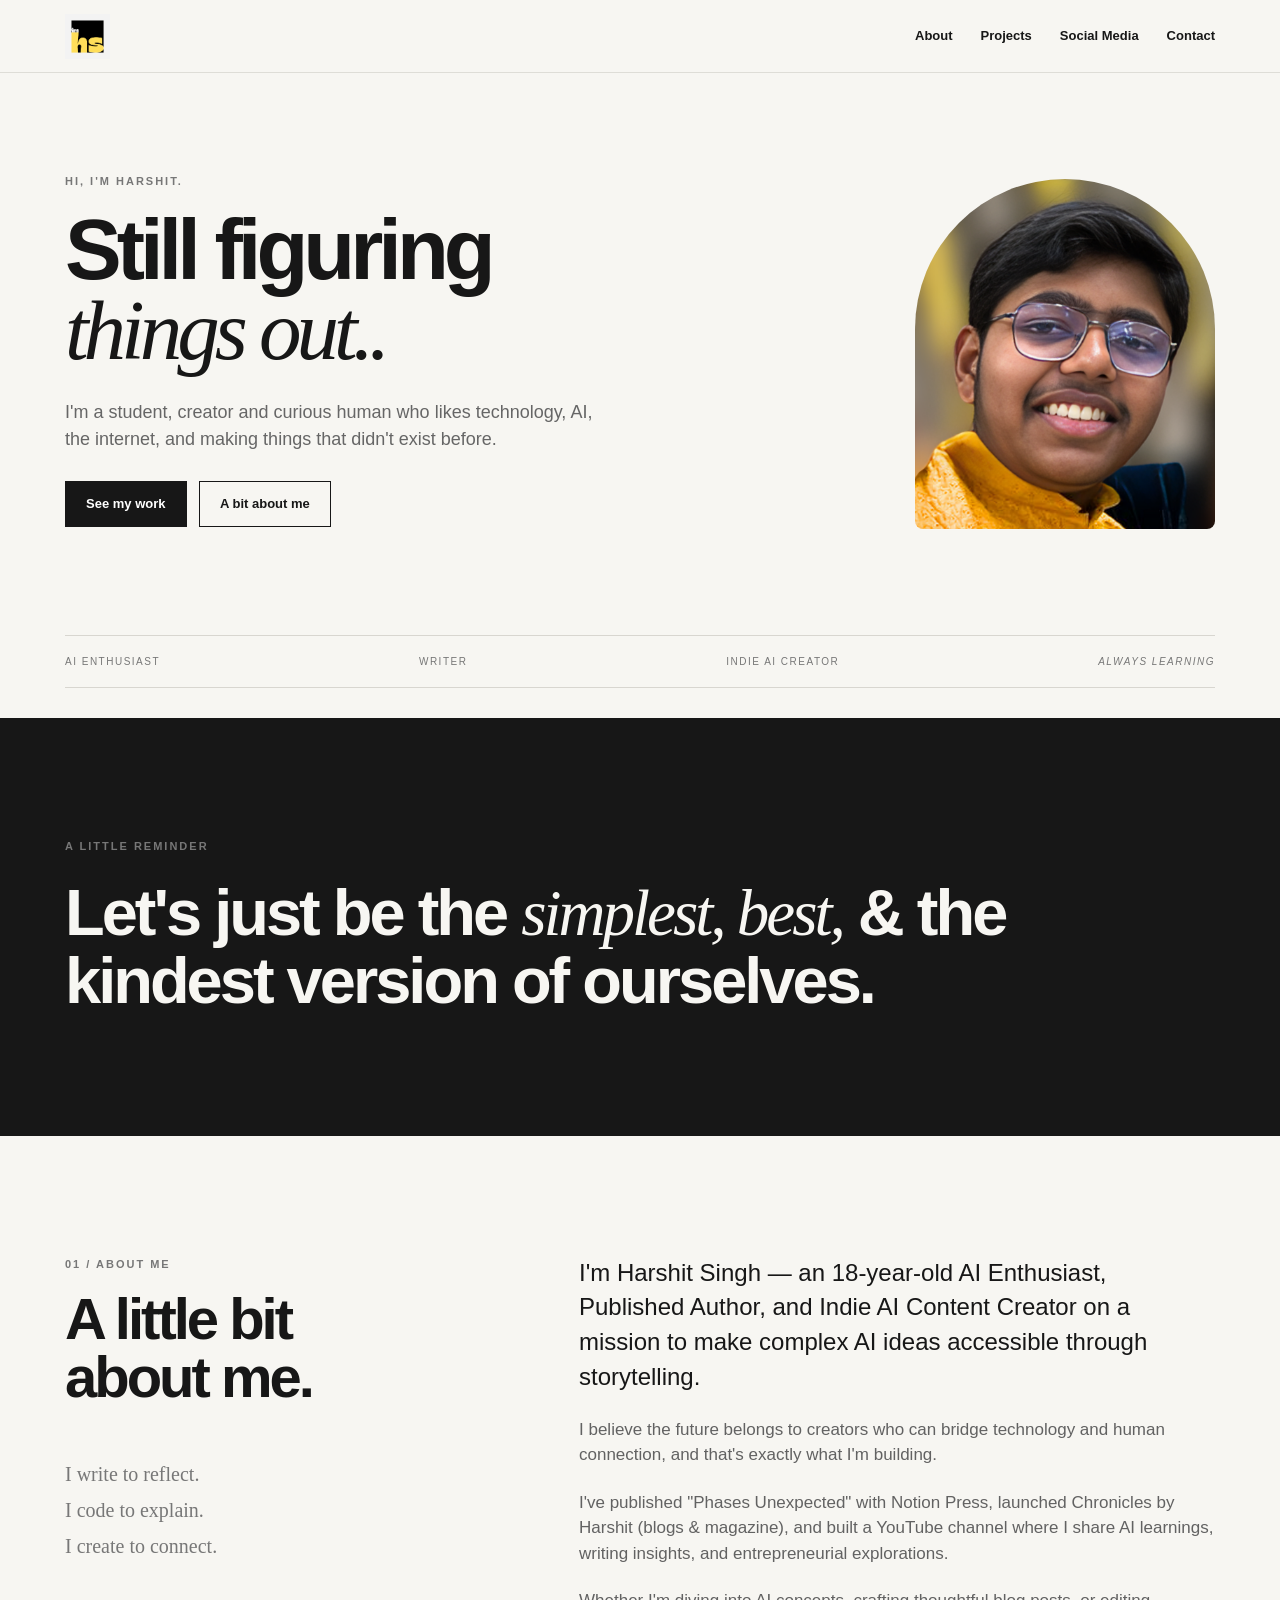
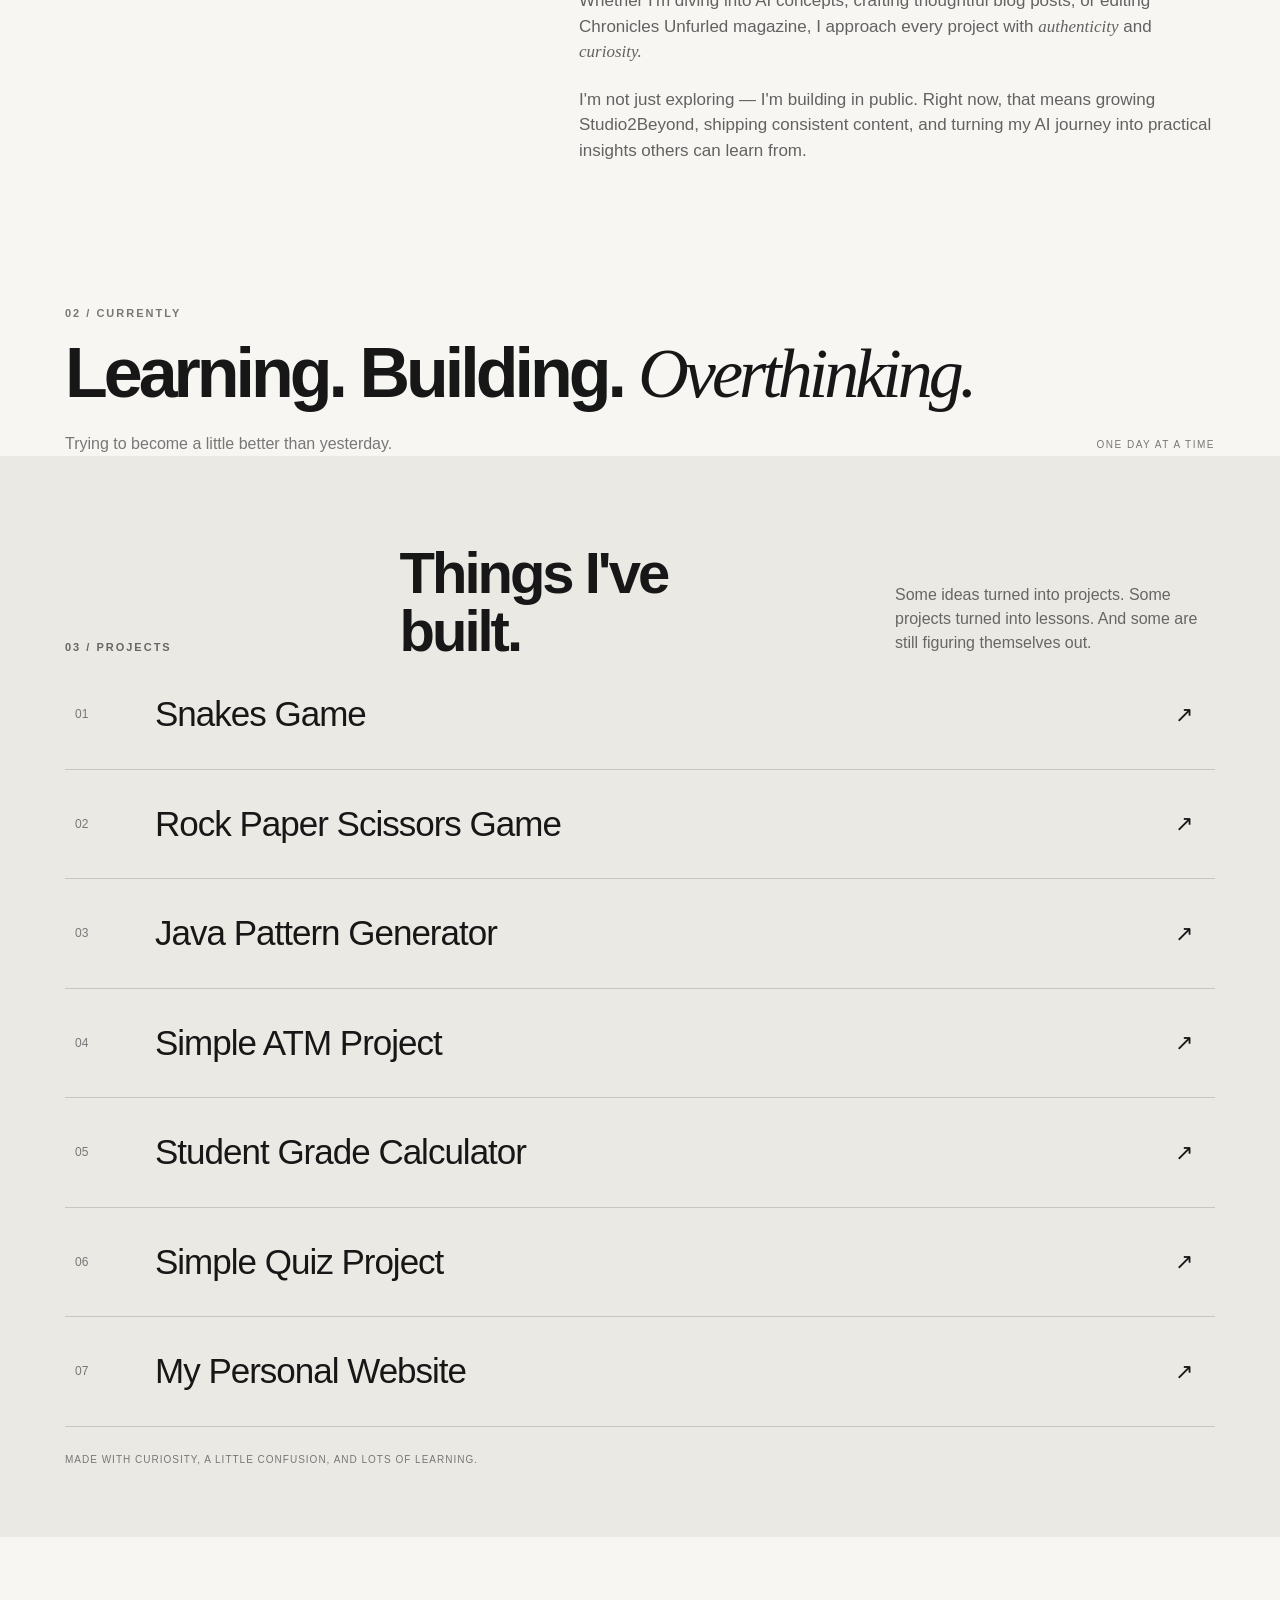
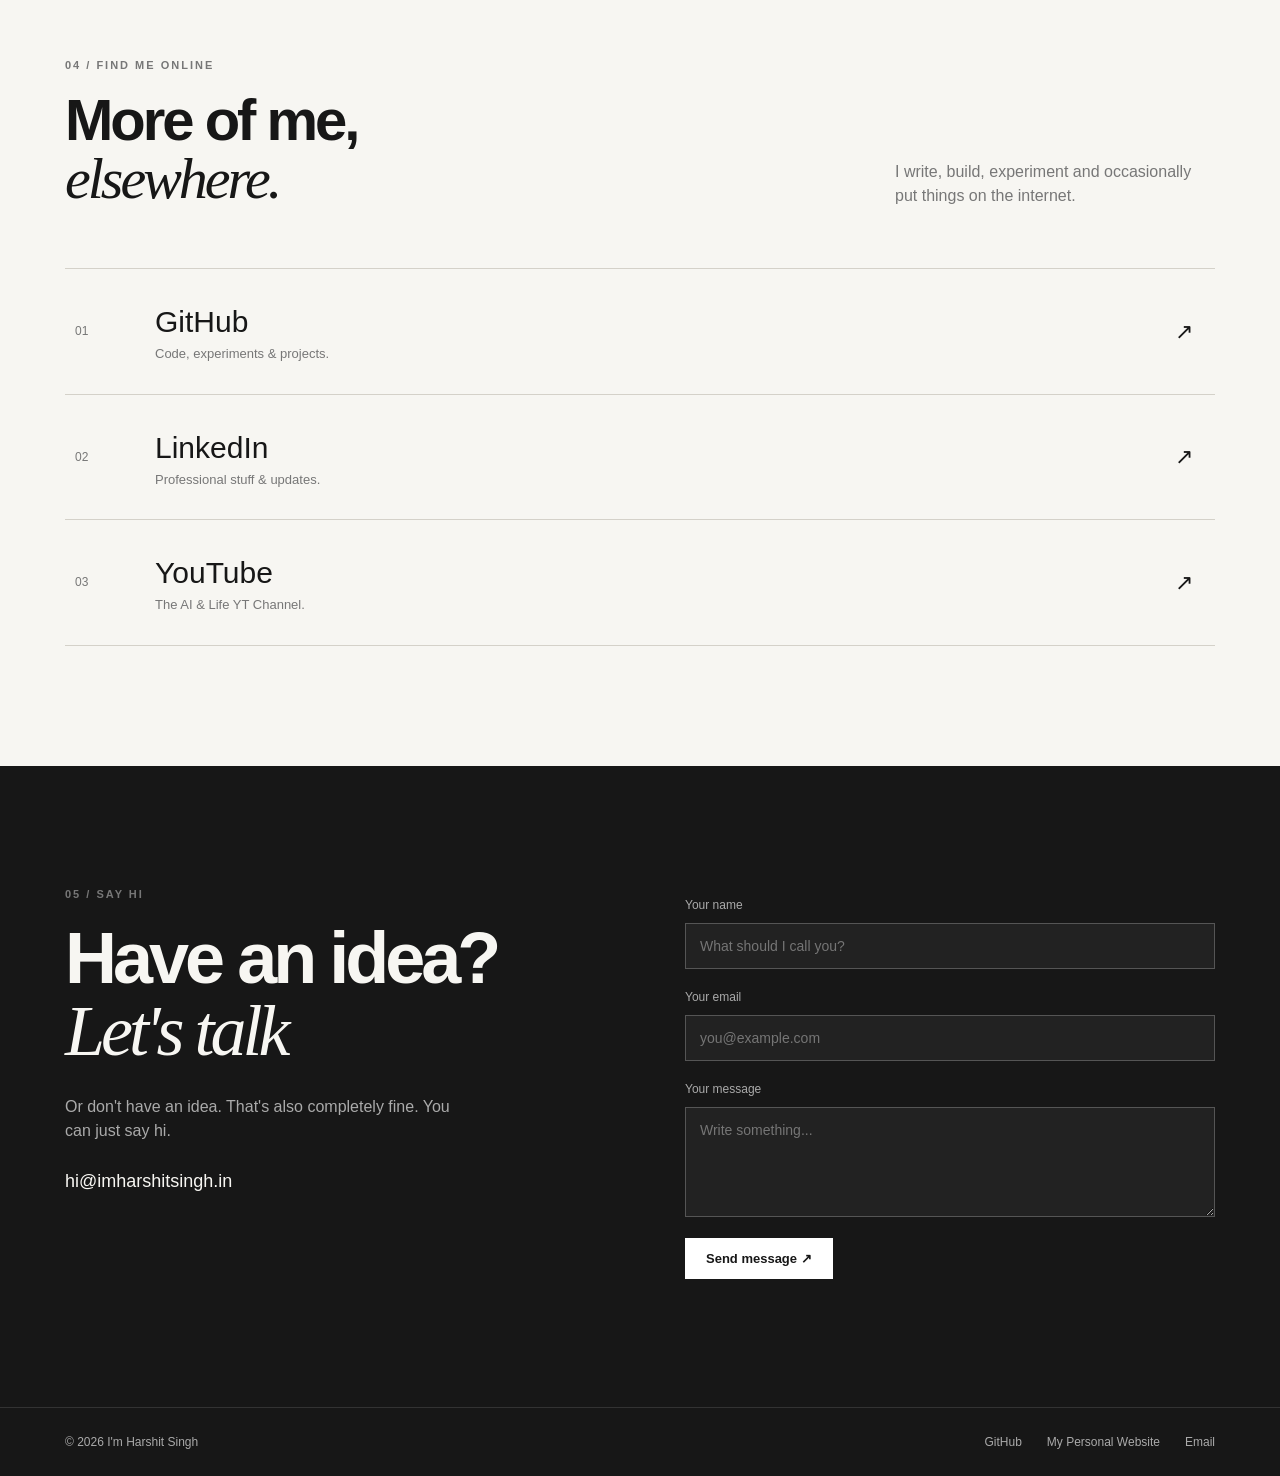
==== index.html @ 9e4369fb "new commit" ====
<!DOCTYPE html>
<html lang="en">
<head>
    <meta charset="UTF-8">
    <meta name="viewport" content="width=device-width, initial-scale=1.0">
    <title>I'm Harshit Singh | Portfolio</title>
    <link rel="stylesheet" href="style.css">
</head>
<body>
    
<header>
    <div class="container nav">
        <a href="#home" class="logo">
            <img src="imhs.png" alt="I'm Harshit Singh">
        </a>

        <nav>
            <a href="#about">About</a>
            <a href="#projects">Projects</a>
            <a href="#social">Social Media</a>
            <a href="#contact">Contact</a>
        </nav>
    </div>
</header>

<main>

<section id="home" class="hero">
    <div class="container hero-grid">
        <div>
            <p class="label">HI, I'M HARSHIT.</p>
            
            <h1>
                Still figuring
                <br>
                <em>things out..</em>
            </h1>

            <p class="intro">
                I'm a student, creator and curious human who likes
                technology, AI, the internet, and making things that
                didn't exist before.
            </p>

            <div class="buttons">
                <a href="#projects" class="button dark">See my work</a>
                <a href="#about" class="button light">A bit about me</a>
            </div>
        </div>

        <img src="pfp.png" alt="Harshit Singh" class="pfp">
    </div>

    <div class="container hero-bottom"> 
        <span>AI ENTHUSIAST</span>
        <span>WRITER</span>
        <span>INDIE AI CREATOR</span>
        <span><em>ALWAYS LEARNING</em></span>
    </div>
</section>

<section class="main-thought">
    <div class="container">
        <p class="label">A LITTLE REMINDER</p>

        <h2>
            Let's just be the
            <em>simplest, best,</em>
            & the kindest version of ourselves.
        </h2>
    </div>
</section>

<section id="about" class="section">
    <div class="container about">
        <div>
            <p class="label">01 / ABOUT ME</p>

            <h2>
                A little bit
                <br>
                about me.
            </h2>

            <p class="side-note">
                I write to reflect.
                <br>
                I code to explain.
                <br>
                I create to connect.
            </p>
        </div>

        <div class="about-text">
            <p class="big">
                I'm Harshit Singh — an 18-year-old AI Enthusiast,
                Published Author, and Indie AI Content Creator
                on a mission to make complex AI ideas accessible
                through storytelling.
            </p>

            <p>
                I believe the future belongs to creators who can
                bridge technology and human connection, and that's
                exactly what I'm building.
            </p>

            <p>
                I've published "Phases Unexpected" with Notion Press,
                launched Chronicles by Harshit (blogs & magazine),
                and built a YouTube channel where I share AI learnings,
                writing insights, and entrepreneurial explorations.
            </p>

            <p>
                Whether I'm diving into AI concepts, crafting
                thoughtful blog posts, or editing Chronicles Unfurled
                magazine, I approach every project with
                <em>authenticity</em> and <em>curiosity.</em>
            </p>

            <p>
                I'm not just exploring — I'm building in public.
                Right now, that means growing Studio2Beyond,
                shipping consistent content, and turning my AI
                journey into practical insights others can learn from.
            </p>
        </div>
    </div>
</section>

<section class="currently">
    <div class="container">
        <p class="label">02 / CURRENTLY</p>

        <h2>
            Learning.
            Building.
            <em>Overthinking.</em>
        </h2>

        <div class="currently-bottom">
            <p>Trying to become a little better than yesterday.</p>
            <span>ONE DAY AT A TIME</span>
        </div>
    </div>
</section>

<section id="projects" class="projects">
    <div class="container">
        <div class="projects-heading">
            <p class="label">03 / PROJECTS</p>

            <h2>
                Things I've
                <br>
                built.
            </h2>

            <p>
                Some ideas turned into projects.
                Some projects turned into lessons.
                And some are still figuring themselves out.
            </p>
        </div>

        <div class="project-list">
            <a href="https://github.com/devwithharshit/Snakes-Game"
                target="_blank" class="project">
                <span class="number">01</span>
                <h3>Snakes Game</h3>
                <span class="arrow">↗</span>
            </a>
            <a href="https://github.com/devwithharshit/Rock-Paper-Scissors-Game"
                target="_blank" class="project">
                <span class="number">02</span>
                <h3>Rock Paper Scissors Game</h3>
                <span class="arrow">↗</span>
            </a>
            <a href="https://github.com/devwithharshit/java-pattern-generator"
                target="_blank" class="project">
                <span class="number">03</span>
                <h3>Java Pattern Generator</h3>
                <span class="arrow">↗</span>
            </a>
            <a href="https://github.com/devwithharshit/simple-atm-java"
                target="_blank" class="project">
                <span class="number">04</span>
                <h3>Simple ATM Project</h3>
                <span class="arrow">↗</span>
            </a>
            <a href="https://github.com/devwithharshit/student-grade-calculator"
                target="_blank" class="project">
                <span class="number">05</span>
                <h3>Student Grade Calculator</h3>
                <span class="arrow">↗</span>
            </a>
            <a href="https://github.com/devwithharshit/simple_quiz"
                target="_blank" class="project">
                <span class="number">06</span>
                <h3>Simple Quiz Project</h3>
                <span class="arrow">↗</span>
            </a>
            <a href="https://github.com/devwithharshit/imharshitsingh.in"
                target="_blank" class="project">
                <span class="number">07</span>
                <h3>My Personal Website</h3>
                <span class="arrow">↗</span>
            </a>
        </div>

        <p class="project-note">
            MADE WITH CURIOSITY, A LITTLE CONFUSION, AND LOTS OF LEARNING.
        </p>
    </div>
</section>

<section id="social" class="social-section">
    <div class="container">
        <p class="label">04 / FIND ME ONLINE</p>

        <div class="social-heading">
            <h2>
                More of me,
                <br>
                <em>elsewhere.</em>
            </h2>

            <p>
                I write, build, experiment and occasionally
                put things on the internet.
            </p>
        </div>

        <div class="social-list">
            <a href="https://github.com/devwithharshit"
                target="_blank" class="social-card">
                <span>01</span>
                <div>
                    <h3>GitHub</h3>
                    <p>Code, experiments & projects.</p>
                </div>
                <strong>↗</strong>
            </a>

            <a href="https://www.linkedin.com/in/imharshitsinghi"
                target="_blank" class="social-card">
                <span>02</span>
                <div>
                    <h3>LinkedIn</h3>
                    <p>Professional stuff & updates.</p>
                </div>
                <strong>↗</strong>
            </a>

            <a href="https://www.youtube.com/@Im_Harshit_Singh"
                target="_blank" class="social-card">
                <span>03</span>
                <div>
                    <h3>YouTube</h3>
                    <p>The AI & Life YT Channel.</p>
                </div>
                <strong>↗</strong>
            </a>
        </div>
    </div>
</section>

<section id="contact" class="contact">
    <div class="container contact-grid">
        <div>
            <p class="label">05 / SAY HI</p>

            <h2>
                Have an idea?
                <br>
                <em>Let's talk</em>
            </h2>

            <p class="contact-note">
                Or don't have an idea.
                That's also completely fine.
                You can just say hi.
            </p>

            <a href="mailto:hi@imharshitsingh.in" class="email">
                hi@imharshitsingh.in
            </a>
        </div>

        <form action="mailto:hi@imharshitsingh.in" method="post" enctype="text/plain">

            <label for="name">Your name</label>
            <input type="text" id="name" name="name" placeholder="What should I call you?" required>

            <label for="email">Your email</label>
            <input type="email" id="email" name="email" placeholder="you@example.com" required>

            <label for="message">Your message</label>
            <textarea name="message" id="message" rows="5" placeholder="Write something..." required></textarea>

            <button type="submit" class="button white">
                Send message ↗
            </button>
        </form>
    </div>
</section>

<footer>
    <div class="container footer">
        <p>© 2026 I'm Harshit Singh</p>

        <div>
            <a href="https://github.com/devwithharshit/imharshitsingh.in"
                target="_blank">GitHub</a>

            <a href="https://imharshitsingh.in/"
                target="_blank">My Personal Website</a>

            <a href="mailto:hi@imharshitsingh.in">Email</a>
        </div>
    </div>
</footer>

</main>

</body>
</html>
---- style.css ----
* {
    margin: 0;
    padding: 0;
    box-sizing: border-box;
}

html {
    scroll-behavior: smooth;
}

body {
    background-color: #f7f6f2;
    color: #171717;
    font-family: Arial, Helvetica, sans-serif;
    line-height: 1.5;
}

a {
    color: inherit;
    text-decoration: none;
}

.container {
    width: 90%;
    max-width: 1150px;
    margin: auto;
}

.label {
    font-size: 11px;
    font-weight: bold;
    letter-spacing: 2px;
    color: #777;
}

header {
    position: sticky;
    top: 0;
    z-index: 10;
    background-color: #f7f6f2;
    border-bottom: 1px solid #deddd7;
}

.nav {
    min-height: 72px;
    display: flex;
    justify-content: space-between;
    align-items: center;
}

.logo img {
    width: 45px;
    display: block;
}

nav {
    display: flex;
    gap: 28px;
}

nav a {
    font-size: 13px;
    font-weight: bold;
}

nav a:hover {
    text-decoration: underline;
}

.hero {
    padding: 100px 0 30px;
}

.hero-grid {
    display: grid;
    grid-template-columns: 1fr 300px;
    align-items: center;
    gap: 70px;
}

.hero h1 {
    margin-top: 20px;
    font-size: 85px;
    line-height: 0.95;
    letter-spacing: -5px;
}

.hero h1 em, .main-thought em, .currently em, .social-heading em, .contact h2 em {
    font-family: Georgia, 'Times New Roman', Times, serif;
    font-weight: normal;
}

.intro {
    max-width: 550px;
    margin-top: 28px;
    color: #666;
    font-size: 18px;
}

.pfp {
    width: 300px;
    height: 350px;
    object-fit: cover;
    border-radius: 150px 150px 8px 8px;
}

.buttons {
    margin-top: 28px;
}

.button {
    display: inline-block;
    padding: 12px 20px;
    margin: 0 8px 8px 0;
    border: 1px solid #171717;
    background: transparent;
    font-size: 13px;
    font-weight: bold;
    font-family: inherit;
    cursor: pointer;
}

.button.dark {
    background: #171717;
    color: white;
}

.button:hover {
    background-color: #777;
    color: white;
    border-color: #777;
}

.hero-bottom {
    display: flex;
    justify-content: space-between;
    gap: 15px;
    margin-top: 100px;
    padding: 18px 0;
    border-top: 1px solid #d8d6d0;
    border-bottom: 1px solid #d8d6d0;
    color: #777;
    font-size: 10px;
    letter-spacing: 1.5px;
}

.main-thought {
    padding: 120px 0;
    background-color: #171717;
    color: #f7f6f2;
}

.main-thought h2 {
    max-width: 950px;
    margin-top: 25px;
    font-size: 65px;
    line-height: 1.05;
    letter-spacing: -3px;
}

.section {
    padding: 120px 0;
}

.about {
    display: grid;
    grid-template-columns: 0.8fr 1.2fr;
    gap: 90px;
}

.about h2, .projects h2, .social-heading h2 {
    margin-top: 18px;
    font-size: 58px;
    line-height: 1;
    letter-spacing: -3px;
}

.side-note {
    margin-top: 50px;
    color: #777;
    font-family: Georgia, 'Times New Roman', Times, serif;
    font-size: 20px;
    line-height: 1.8;
}

.about-text p {
    margin-bottom: 22px;
    color: #626262;
    font-size: 17px;
}

.about-text .big {
    color: #171717;
    font-size: 24px;
    line-height: 1.45;
}

.about-text em {
    font-family: Georgia, 'Times New Roman', Times, serif;
}

.currently h2 {
    max-width: 950px;
    margin-top: 18px;
    font-size: 70px;
    line-height: 0.95;
    letter-spacing: -4px;
}

.currently-bottom {
    display: flex;
    justify-content: space-between;
    align-items: center;
    gap: 20px;
    margin-top: 25px;
    color: #777;
}

.currently-bottom span {
    font-size: 10px;
    letter-spacing: 1.5px;
}

.projects {
    padding: 70px 0;
    background: #ebe9e3;
}

.projects-heading {
    display: flex;
    justify-content: space-between;
    align-items: end;
    gap: 40px;
}

.projects-heading > .label {
    margin-right: auto;
}

.projects-heading > h2 {
    margin-right: auto;
}

.projects-heading > p {
    max-width: 320px;
    margin-bottom: 5px;
    color: #666;
}

.project {
    display: grid;
    grid-template-columns: 60px 1fr 30px;
    align-items: center;
    gap: 20px;
    padding: 28px 10px;
    border-bottom: 1px solid #c9c6bd;
}

.project .number {
    color: #777;
    font-size: 12px;
}

.project h3 {
    font-size: 35px;
    font-weight: 500;
    letter-spacing: -1px;
}

.project .arrow {
    font-size: 22px;
}

.project:hover {
    padding-left: 22px;
    background: #171717;
    color: #f7f6f2;
}

.project:hover .number {
    color: #aaa;
}

.project-note {
    margin-top: 25px;
    color: #777;
    font-size: 10px;
    letter-spacing: 1px;
}

.social-section {
    padding: 120px 0;
}

.social-heading {
    display: flex;
    justify-content: space-between;
    align-items: end;
    gap: 40px;
}

.social-heading p {
    max-width: 320px;
    color: #777;
}

.social-list {
    margin-top: 60px;
    border-top: 1px solid #d4d1c9;
}

.social-card {
    display: grid;
    grid-template-columns: 60px 1fr 30px;
    align-items: center;
    gap: 20px;
    padding: 30px 10px;
    border-bottom: 1px solid #d4d1c9;
}

.social-card > span {
    color: #777;
    font-size: 12px;
}

.social-card h3 {
    font-size: 30px;
    font-weight: 500;
}

.social-card p {
    color: #777;
    font-size: 13px;
}

.social-card strong {
    font-size: 22px;
    font-weight: normal;
}

.social-card:hover {
    padding-left: 22px;
    background: #171717;
    color: white;
}

.social-card:hover > span, .social-card:hover p {
    color: #aaa;
}

.contact {
    padding: 120px 0;
    background: #171717;
    color: #f7f6f2;
}

.contact-grid {
    display: grid;
    grid-template-columns: 1fr 1fr;
    gap: 90px;
}

.contact h2 {
    margin-top: 20px;
    font-size: 72px;
    line-height: 1;
    letter-spacing: -4px;
}

.contact-note {
    max-width: 400px;
    margin-top: 28px;
    color: #aaa;
}


.email {
    display: inline-block;
    margin-top: 25px;
    font-size: 18px;
}

.email:hover {
    text-decoration: underline;
}

form {
    display: flex;
    flex-direction: column;
    gap: 9px;
}

form label {
    margin-top: 10px;
    color: #aaa;
    font-size: 12px;
}

form input, form textarea {
    width: 100%;
    padding: 14px;
    border: 1px solid #555;
    background: #222;
    color: white;
    font-family: inherit;
    font-size: 14px;
}

form textarea {
    resize: vertical;
}

form input:focus, form textarea:focus {
    outline: 1px solid #aaa;
}

.white {
    align-self: flex-start;
    margin-top: 12px;
    background: white;
    color: #171717;
    border-color: white;
}

.white:hover {
    background: #aaa;
    border-color: #aaa;
}

footer {
    padding: 25px 0;
    background: #171717;
    color: #aaa;
    border-top: 1px solid #333;
}

.footer {
    display: flex;
    justify-content: space-between;
    align-items: center;
    gap: 20px;
    font-size: 12px;
}

.footer div {
    display: flex;
    gap: 25px;
}

.footer a:hover {
    color: white;
    text-decoration: underline;
}

@media (max-width: 800px) {
    .hero-grid {
        grid-template-columns: 1fr 220px;
        gap: 35px;
    }

    .hero h1 {
        font-size: 60px;
    }

    .pfp {
        width: 220px;
        height: 270px;
    }

    .about, .contact-grid {
        grid-template-columns: 1fr;
        gap: 50px;
    }

    .projects-heading, .social-heading {
        display: block;
    }

    .projects-heading > p, .social-heading p {
        margin-top: 25px;
    }

    .currently h2 {
        font-size: 60px;
    }
}

@media (max-width: 550px) {
    .container {
        width: 90%;
    }

    .nav {
        min-height: 65px;
    }

    nav {
        gap: 12px;
    }

    nav a {
        font-size: 11px;
    }

    .hero {
        padding-top: 70px;
    }

    .hero-grid {
        grid-template-columns: 1fr;
    }

    .hero h1 {
        font-size: 55px;
        letter-spacing: -3px;
    }

    .intro {
        font-size: 16px;
    }

    .pfp {
        width: 210px;
        height: 250px;
    }

    .hero-bottom {
        flex-wrap: wrap;
        margin-top: 60px;
    }

    .main-thought, .section, .currently, .projects, .social-section, .contact {
        padding: 80px 0;
    }

    .main-thought h2, .about h2, .projects h2, .social-heading h2, .contact h2 {
        font-size: 45px;
        letter-spacing: -2px;
    }

    .currently h2 {
        font-size: 48px;
        letter-spacing: -2px;
    }

    .currently-bottom {
        align-items: flex-start;
        flex-direction: column;
    }

    .project, .social-card {
        grid-template-columns: 30px 1fr 20px;
        gap: 12px;
        padding: 24px 0;
    }

    .project h3, .social-card h3 {
        font-size: 23px;
    }

    .social-card p {
        font-size: 12px;
    }

    .footer {
        align-items: flex-start;
        flex-direction: column;
    }

    .footer div {
        flex-wrap: wrap;
        gap: 15px;
    }
}
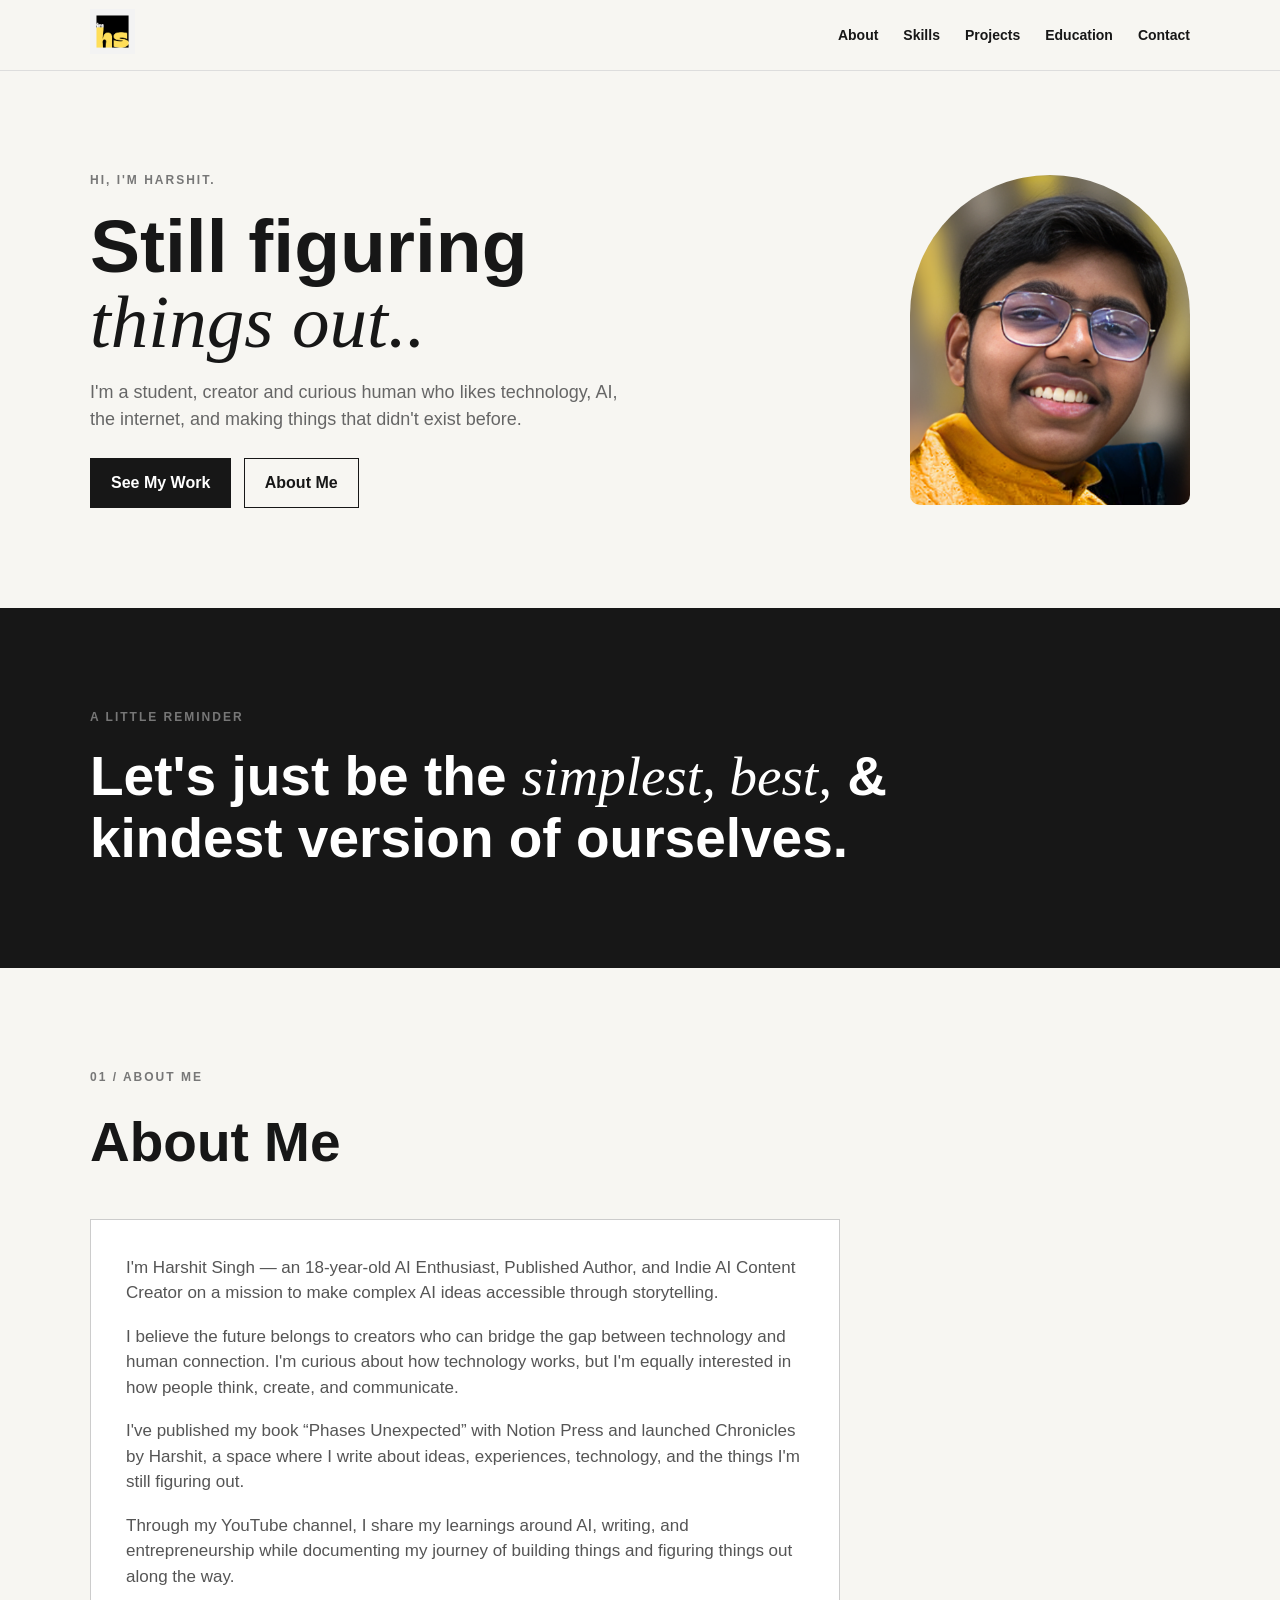
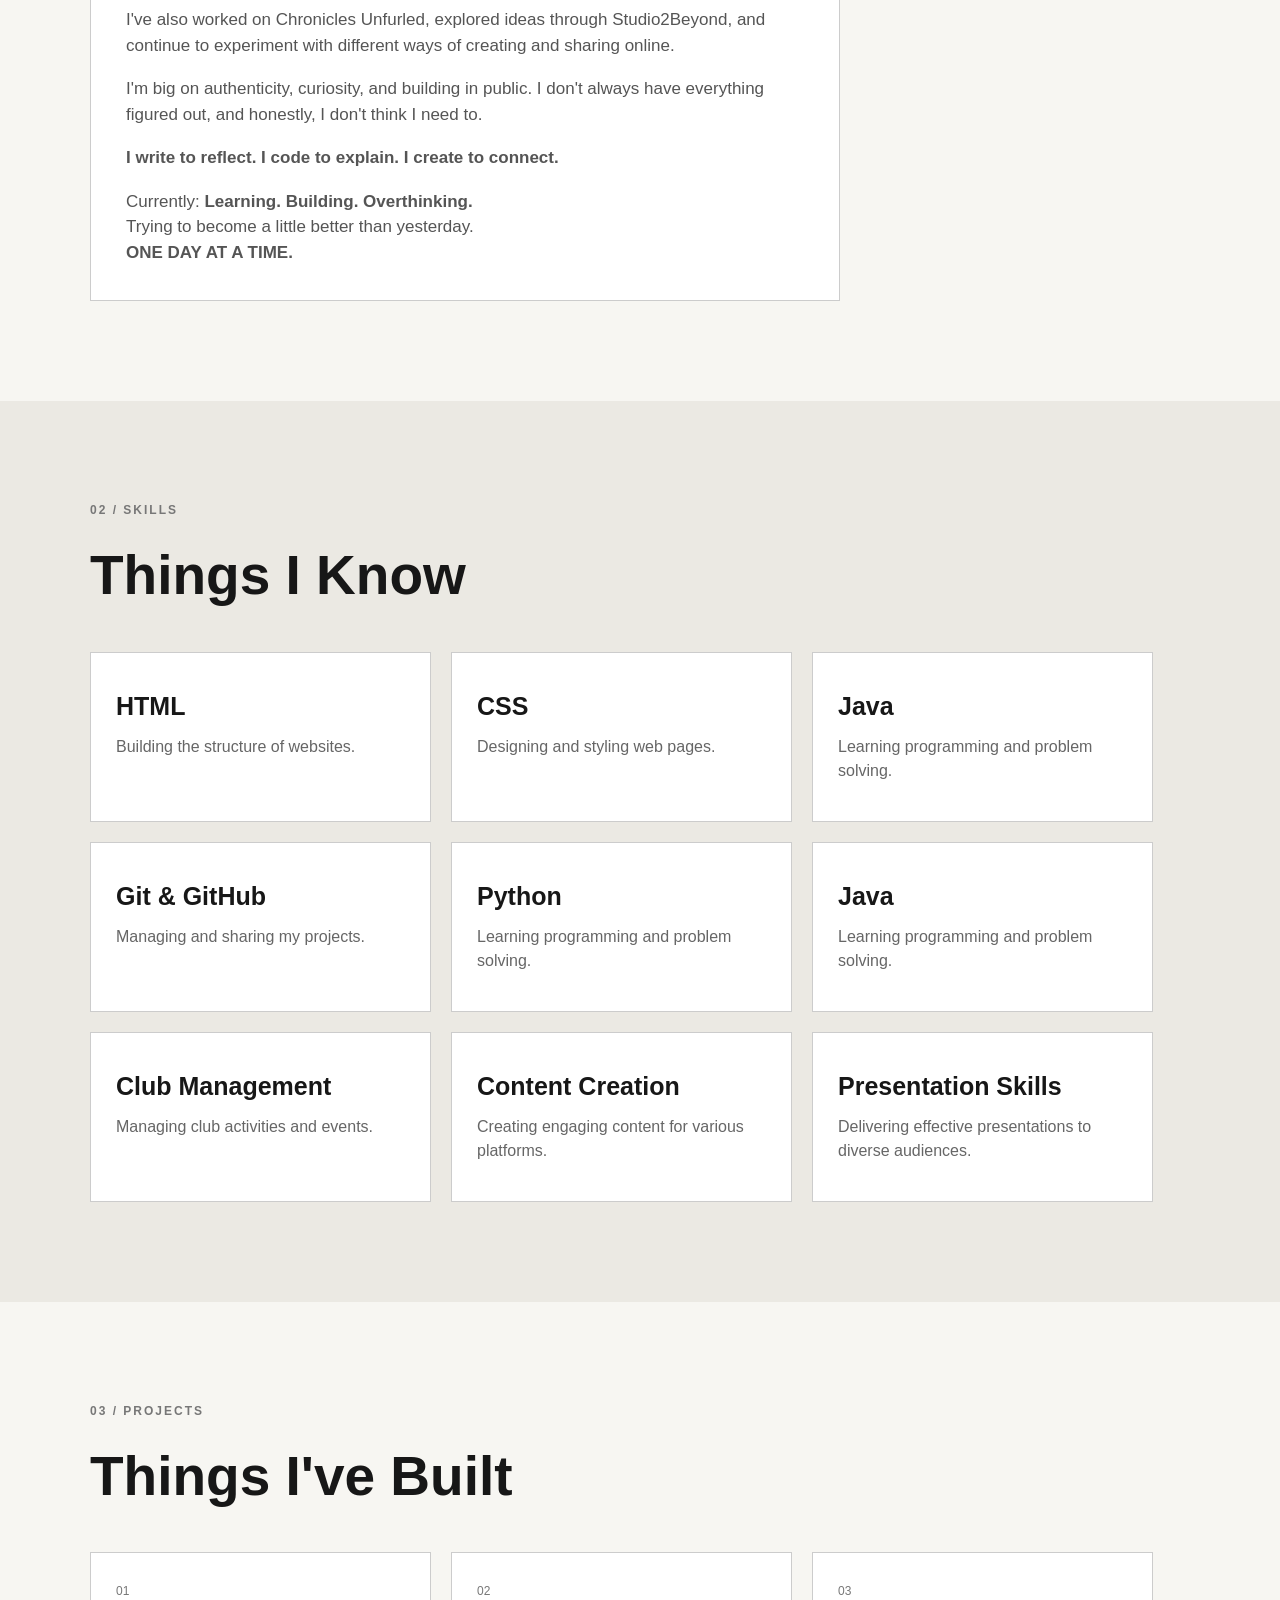
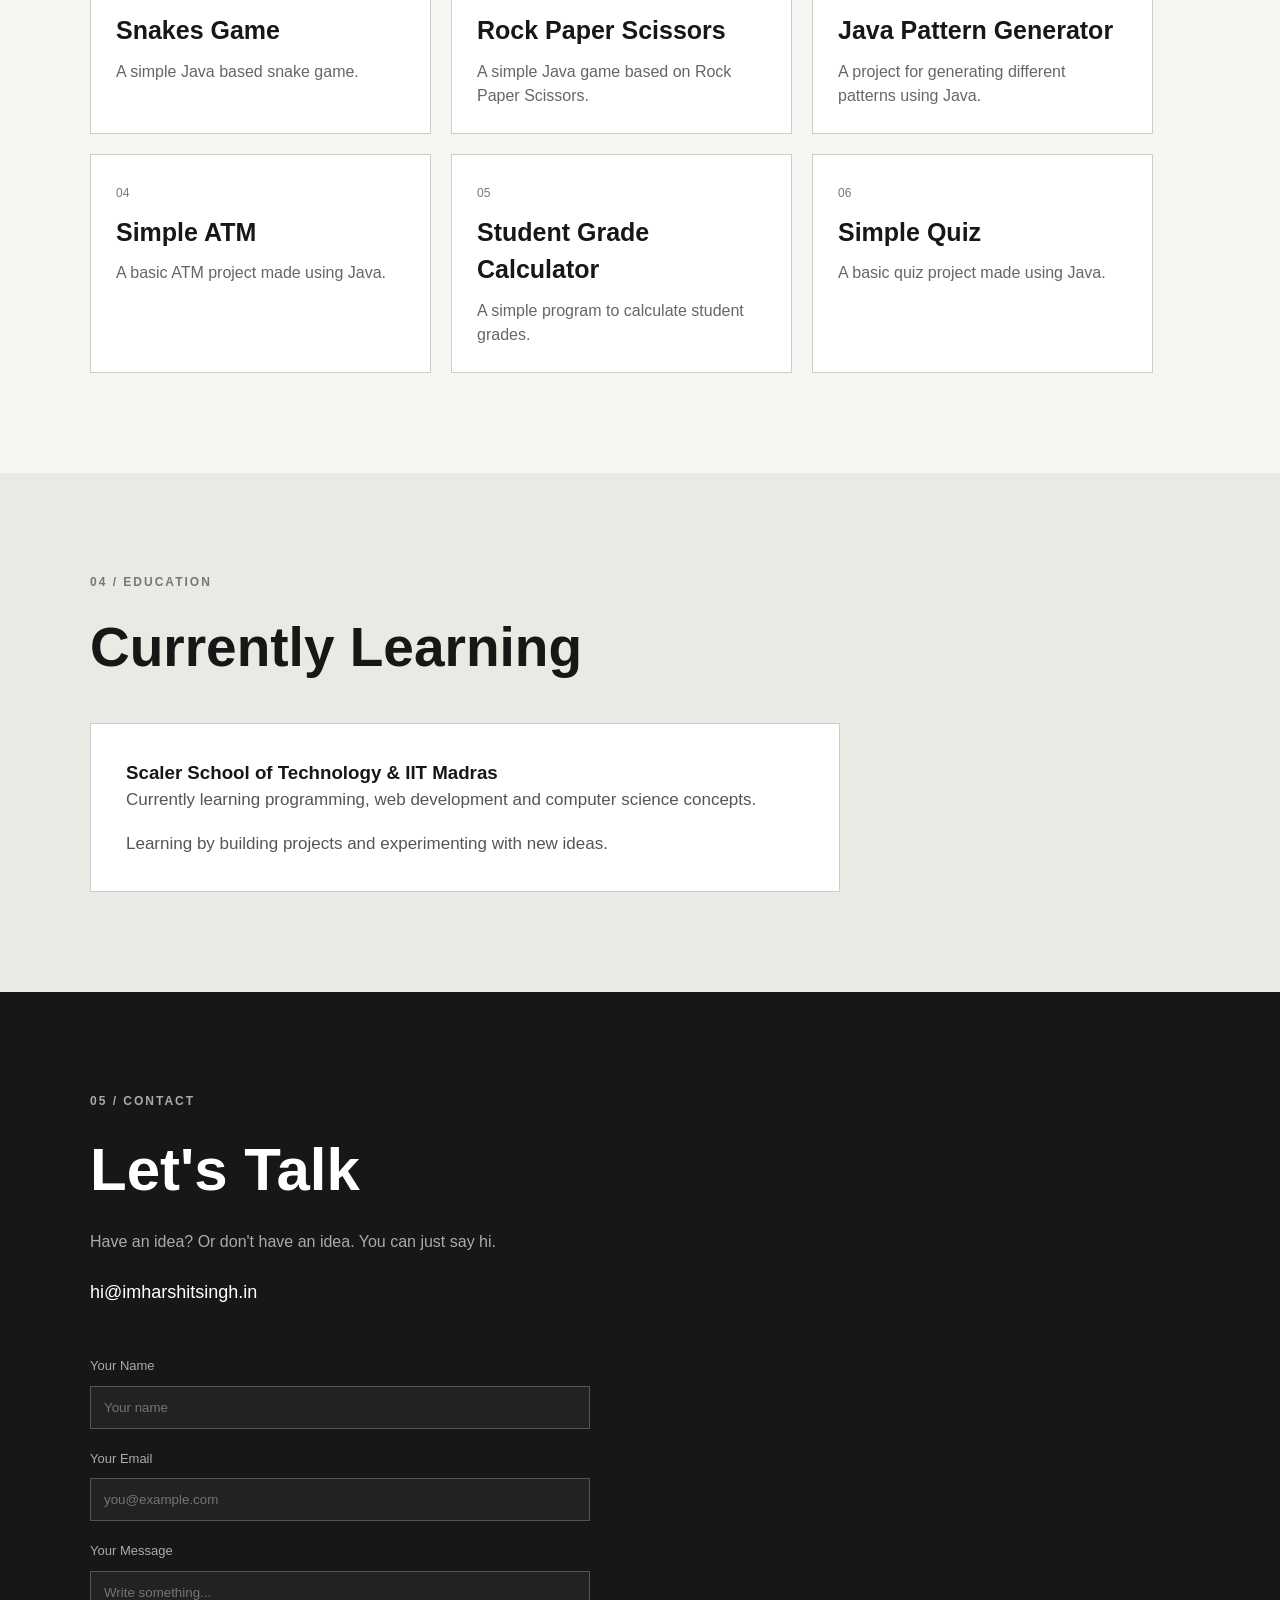
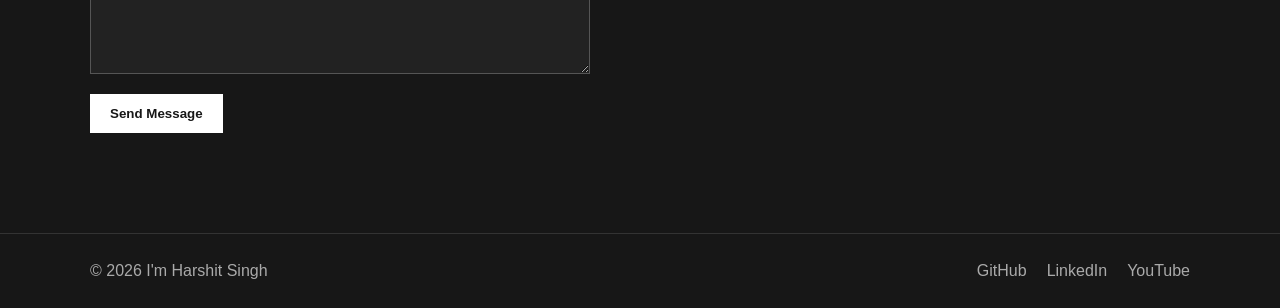
==== commit 9c044e69: "updated portfolio" ====
--- a/index.html
+++ b/index.html
@@ -6,18 +6,20 @@
     <title>I'm Harshit Singh | Portfolio</title>
     <link rel="stylesheet" href="style.css">
 </head>
+
 <body>
-    
+
 <header>
     <div class="container nav">
-        <a href="#home" class="logo">
-            <img src="imhs.png" alt="I'm Harshit Singh">
+        <a href="#home">
+            <img src="imhs.png" alt="Harshit Singh" class="logo">
         </a>
 
         <nav>
             <a href="#about">About</a>
+            <a href="#skills">Skills</a>
             <a href="#projects">Projects</a>
-            <a href="#social">Social Media</a>
+            <a href="#education">Education</a>
             <a href="#contact">Contact</a>
         </nav>
     </div>
@@ -26,10 +28,11 @@
 <main>
 
 <section id="home" class="hero">
-    <div class="container hero-grid">
+    <div class="container hero-box">
+
         <div>
             <p class="label">HI, I'M HARSHIT.</p>
-            
+
             <h1>
                 Still figuring
                 <br>
@@ -42,287 +45,278 @@
                 didn't exist before.
             </p>
 
-            <div class="buttons">
-                <a href="#projects" class="button dark">See my work</a>
-                <a href="#about" class="button light">A bit about me</a>
-            </div>
-        </div>
-
-        <img src="pfp.png" alt="Harshit Singh" class="pfp">
-    </div>
-
-    <div class="container hero-bottom"> 
-        <span>AI ENTHUSIAST</span>
-        <span>WRITER</span>
-        <span>INDIE AI CREATOR</span>
-        <span><em>ALWAYS LEARNING</em></span>
-    </div>
-</section>
-
-<section class="main-thought">
+            <a href="#projects" class="button">See My Work</a>
+            <a href="#about" class="button light">About Me</a>
+        </div>
+
+        <img src="pfp.png" alt="Harshit Singh" class="profile">
+
+    </div>
+</section>
+
+
+<section class="thought">
     <div class="container">
         <p class="label">A LITTLE REMINDER</p>
 
         <h2>
             Let's just be the
             <em>simplest, best,</em>
-            & the kindest version of ourselves.
+            & kindest version of ourselves.
         </h2>
     </div>
 </section>
 
+
 <section id="about" class="section">
-    <div class="container about">
-        <div>
-            <p class="label">01 / ABOUT ME</p>
-
-            <h2>
-                A little bit
+    <div class="container">
+
+        <p class="label">01 / ABOUT ME</p>
+
+        <h2>About Me</h2>
+
+        <div class="box">
+            <p>
+                I'm Harshit Singh — an 18-year-old AI Enthusiast, Published Author, and Indie AI Content Creator
+                on a mission to make complex AI ideas accessible through storytelling.
+            </p>
+
+            <p>
+                I believe the future belongs to creators who can bridge the gap between technology and human connection.
+                I'm curious about how technology works, but I'm equally interested in how people think, create, and communicate.
+            </p>
+
+            <p>
+                I've published my book “Phases Unexpected” with Notion Press and launched Chronicles by Harshit, a space where
+                I write about ideas, experiences, technology, and the things I'm still figuring out.
+            </p>
+
+            <p>
+                Through my YouTube channel, I share my learnings around AI, writing, and entrepreneurship while documenting
+                my journey of building things and figuring things out along the way.
+            </p>
+
+            <p>
+                I've also worked on Chronicles Unfurled, explored ideas through Studio2Beyond, and continue to experiment with
+                different ways of creating and sharing online.
+            </p>
+
+            <p>
+                I'm big on authenticity, curiosity, and building in public. I don't always have everything figured out, and honestly,
+                I don't think I need to.
+            </p>
+
+            <p>
+                <b>I write to reflect.</b>
+                <b>I code to explain.</b>
+                <b>I create to connect.</b>
+            </p>
+
+            <p>
+                Currently: <b>Learning. Building. Overthinking.</b>
                 <br>
-                about me.
-            </h2>
-
-            <p class="side-note">
-                I write to reflect.
+                Trying to become a little better than yesterday.
                 <br>
-                I code to explain.
-                <br>
-                I create to connect.
-            </p>
-        </div>
-
-        <div class="about-text">
-            <p class="big">
-                I'm Harshit Singh — an 18-year-old AI Enthusiast,
-                Published Author, and Indie AI Content Creator
-                on a mission to make complex AI ideas accessible
-                through storytelling.
-            </p>
-
-            <p>
-                I believe the future belongs to creators who can
-                bridge technology and human connection, and that's
-                exactly what I'm building.
-            </p>
-
-            <p>
-                I've published "Phases Unexpected" with Notion Press,
-                launched Chronicles by Harshit (blogs & magazine),
-                and built a YouTube channel where I share AI learnings,
-                writing insights, and entrepreneurial explorations.
-            </p>
-
-            <p>
-                Whether I'm diving into AI concepts, crafting
-                thoughtful blog posts, or editing Chronicles Unfurled
-                magazine, I approach every project with
-                <em>authenticity</em> and <em>curiosity.</em>
-            </p>
-
-            <p>
-                I'm not just exploring — I'm building in public.
-                Right now, that means growing Studio2Beyond,
-                shipping consistent content, and turning my AI
-                journey into practical insights others can learn from.
-            </p>
-        </div>
-    </div>
-</section>
-
-<section class="currently">
-    <div class="container">
-        <p class="label">02 / CURRENTLY</p>
-
-        <h2>
-            Learning.
-            Building.
-            <em>Overthinking.</em>
-        </h2>
-
-        <div class="currently-bottom">
-            <p>Trying to become a little better than yesterday.</p>
-            <span>ONE DAY AT A TIME</span>
-        </div>
-    </div>
-</section>
-
-<section id="projects" class="projects">
-    <div class="container">
-        <div class="projects-heading">
-            <p class="label">03 / PROJECTS</p>
-
-            <h2>
-                Things I've
-                <br>
-                built.
-            </h2>
-
-            <p>
-                Some ideas turned into projects.
-                Some projects turned into lessons.
-                And some are still figuring themselves out.
-            </p>
-        </div>
-
-        <div class="project-list">
+                <b>ONE DAY AT A TIME.</b>
+            </p>
+        </div>
+
+    </div>
+</section>
+
+
+<section id="skills" class="section grey">
+    <div class="container">
+
+        <p class="label">02 / SKILLS</p>
+
+        <h2>Things I Know</h2>
+
+        <div class="cards">
+
+            <div class="card">
+                <h3>HTML</h3>
+                <p>Building the structure of websites.</p>
+            </div>
+
+            <div class="card">
+                <h3>CSS</h3>
+                <p>Designing and styling web pages.</p>
+            </div>
+
+            <div class="card">
+                <h3>Java</h3>
+                <p>Learning programming and problem solving.</p>
+            </div>
+
+            <div class="card">
+                <h3>Git & GitHub</h3>
+                <p>Managing and sharing my projects.</p>
+            </div>
+
+            <div class="card">
+                <h3>Python</h3>
+                <p>Learning programming and problem solving.</p>
+            </div>
+
+            <div class="card">
+                <h3>Java</h3>
+                <p>Learning programming and problem solving.</p>
+            </div>
+
+            <div class="card">
+                <h3>Club Management</h3>
+                <p>Managing club activities and events.</p>
+            </div>
+
+            <div class="card">
+                <h3>Content Creation</h3>
+                <p>Creating engaging content for various platforms.</p>
+            </div>
+
+            <div class="card">
+                <h3>Presentation Skills</h3>
+                <p>Delivering effective presentations to diverse audiences.</p>
+            </div>
+
+        </div>
+
+    </div>
+</section>
+
+
+<section id="projects" class="section">
+    <div class="container">
+
+        <p class="label">03 / PROJECTS</p>
+
+        <h2>Things I've Built</h2>
+
+        <div class="cards">
+
             <a href="https://github.com/devwithharshit/Snakes-Game"
-                target="_blank" class="project">
-                <span class="number">01</span>
+               target="_blank" class="card project">
+                <span>01</span>
                 <h3>Snakes Game</h3>
-                <span class="arrow">↗</span>
-            </a>
+                <p>A simple Java based snake game.</p>
+            </a>
+
             <a href="https://github.com/devwithharshit/Rock-Paper-Scissors-Game"
-                target="_blank" class="project">
-                <span class="number">02</span>
-                <h3>Rock Paper Scissors Game</h3>
-                <span class="arrow">↗</span>
-            </a>
+               target="_blank" class="card project">
+                <span>02</span>
+                <h3>Rock Paper Scissors</h3>
+                <p>A simple Java game based on Rock Paper Scissors.</p>
+            </a>
+
             <a href="https://github.com/devwithharshit/java-pattern-generator"
-                target="_blank" class="project">
-                <span class="number">03</span>
+               target="_blank" class="card project">
+                <span>03</span>
                 <h3>Java Pattern Generator</h3>
-                <span class="arrow">↗</span>
-            </a>
+                <p>A project for generating different patterns using Java.</p>
+            </a>
+
             <a href="https://github.com/devwithharshit/simple-atm-java"
-                target="_blank" class="project">
-                <span class="number">04</span>
-                <h3>Simple ATM Project</h3>
-                <span class="arrow">↗</span>
-            </a>
+               target="_blank" class="card project">
+                <span>04</span>
+                <h3>Simple ATM</h3>
+                <p>A basic ATM project made using Java.</p>
+            </a>
+
             <a href="https://github.com/devwithharshit/student-grade-calculator"
-                target="_blank" class="project">
-                <span class="number">05</span>
+               target="_blank" class="card project">
+                <span>05</span>
                 <h3>Student Grade Calculator</h3>
-                <span class="arrow">↗</span>
-            </a>
+                <p>A simple program to calculate student grades.</p>
+            </a>
+
             <a href="https://github.com/devwithharshit/simple_quiz"
-                target="_blank" class="project">
-                <span class="number">06</span>
-                <h3>Simple Quiz Project</h3>
-                <span class="arrow">↗</span>
-            </a>
-            <a href="https://github.com/devwithharshit/imharshitsingh.in"
-                target="_blank" class="project">
-                <span class="number">07</span>
-                <h3>My Personal Website</h3>
-                <span class="arrow">↗</span>
-            </a>
-        </div>
-
-        <p class="project-note">
-            MADE WITH CURIOSITY, A LITTLE CONFUSION, AND LOTS OF LEARNING.
+               target="_blank" class="card project">
+                <span>06</span>
+                <h3>Simple Quiz</h3>
+                <p>A basic quiz project made using Java.</p>
+            </a>
+
+        </div>
+
+    </div>
+</section>
+
+
+<section id="education" class="section grey">
+    <div class="container">
+
+        <p class="label">04 / EDUCATION</p>
+
+        <h2>Currently Learning</h2>
+
+        <div class="box">
+            <h3>Scaler School of Technology & IIT Madras</h3>
+
+            <p>
+                Currently learning programming, web development
+                and computer science concepts.
+            </p>
+
+            <p>
+                Learning by building projects and experimenting
+                with new ideas.
+            </p>
+        </div>
+
+    </div>
+</section>
+
+
+<section id="contact" class="contact">
+    <div class="container">
+
+        <p class="label">05 / CONTACT</p>
+
+        <h2>Let's Talk</h2>
+
+        <p>
+            Have an idea? Or don't have an idea.
+            You can just say hi.
         </p>
-    </div>
-</section>
-
-<section id="social" class="social-section">
-    <div class="container">
-        <p class="label">04 / FIND ME ONLINE</p>
-
-        <div class="social-heading">
-            <h2>
-                More of me,
-                <br>
-                <em>elsewhere.</em>
-            </h2>
-
-            <p>
-                I write, build, experiment and occasionally
-                put things on the internet.
-            </p>
-        </div>
-
-        <div class="social-list">
-            <a href="https://github.com/devwithharshit"
-                target="_blank" class="social-card">
-                <span>01</span>
-                <div>
-                    <h3>GitHub</h3>
-                    <p>Code, experiments & projects.</p>
-                </div>
-                <strong>↗</strong>
-            </a>
-
-            <a href="https://www.linkedin.com/in/imharshitsinghi"
-                target="_blank" class="social-card">
-                <span>02</span>
-                <div>
-                    <h3>LinkedIn</h3>
-                    <p>Professional stuff & updates.</p>
-                </div>
-                <strong>↗</strong>
-            </a>
-
-            <a href="https://www.youtube.com/@Im_Harshit_Singh"
-                target="_blank" class="social-card">
-                <span>03</span>
-                <div>
-                    <h3>YouTube</h3>
-                    <p>The AI & Life YT Channel.</p>
-                </div>
-                <strong>↗</strong>
-            </a>
-        </div>
-    </div>
-</section>
-
-<section id="contact" class="contact">
-    <div class="container contact-grid">
-        <div>
-            <p class="label">05 / SAY HI</p>
-
-            <h2>
-                Have an idea?
-                <br>
-                <em>Let's talk</em>
-            </h2>
-
-            <p class="contact-note">
-                Or don't have an idea.
-                That's also completely fine.
-                You can just say hi.
-            </p>
-
-            <a href="mailto:hi@imharshitsingh.in" class="email">
-                hi@imharshitsingh.in
-            </a>
-        </div>
+
+        <a href="mailto:hi@imharshitsingh.in" class="email">
+            hi@imharshitsingh.in
+        </a>
 
         <form action="mailto:hi@imharshitsingh.in" method="post" enctype="text/plain">
 
-            <label for="name">Your name</label>
-            <input type="text" id="name" name="name" placeholder="What should I call you?" required>
-
-            <label for="email">Your email</label>
-            <input type="email" id="email" name="email" placeholder="you@example.com" required>
-
-            <label for="message">Your message</label>
-            <textarea name="message" id="message" rows="5" placeholder="Write something..." required></textarea>
-
-            <button type="submit" class="button white">
-                Send message ↗
-            </button>
+            <label for="name">Your Name</label>
+            <input type="text" id="name" name="name" placeholder="Your name">
+
+            <label for="email">Your Email</label>
+            <input type="email" id="email" name="email" placeholder="you@example.com">
+
+            <label for="message">Your Message</label>
+            <textarea id="message" name="message" rows="5" placeholder="Write something..."></textarea>
+
+            <button type="submit">Send Message</button>
+
         </form>
-    </div>
-</section>
+
+    </div>
+</section>
+
+</main>
+
 
 <footer>
     <div class="container footer">
+
         <p>© 2026 I'm Harshit Singh</p>
 
         <div>
-            <a href="https://github.com/devwithharshit/imharshitsingh.in"
-                target="_blank">GitHub</a>
-
-            <a href="https://imharshitsingh.in/"
-                target="_blank">My Personal Website</a>
-
-            <a href="mailto:hi@imharshitsingh.in">Email</a>
-        </div>
+            <a href="https://github.com/devwithharshit" target="_blank">GitHub</a>
+            <a href="https://www.linkedin.com/in/imharshitsinghi" target="_blank">LinkedIn</a>
+            <a href="https://www.youtube.com/@Im_Harshit_Singh" target="_blank">YouTube</a>
+        </div>
+
     </div>
 </footer>
-
-</main>
 
 </body>
 </html>
--- a/style.css
+++ b/style.css
@@ -9,9 +9,9 @@
 }
 
 body {
-    background-color: #f7f6f2;
+    background: #f7f6f2;
     color: #171717;
-    font-family: Arial, Helvetica, sans-serif;
+    font-family: Arial, sans-serif;
     line-height: 1.5;
 }
 
@@ -22,44 +22,42 @@
 
 .container {
     width: 90%;
-    max-width: 1150px;
+    max-width: 1100px;
     margin: auto;
 }
 
 .label {
-    font-size: 11px;
+    color: #777;
+    font-size: 12px;
     font-weight: bold;
     letter-spacing: 2px;
-    color: #777;
 }
 
 header {
+    background: #f7f6f2;
+    border-bottom: 1px solid #ddd;
     position: sticky;
     top: 0;
-    z-index: 10;
-    background-color: #f7f6f2;
-    border-bottom: 1px solid #deddd7;
 }
 
 .nav {
-    min-height: 72px;
+    height: 70px;
     display: flex;
     justify-content: space-between;
     align-items: center;
 }
 
-.logo img {
+.logo {
     width: 45px;
-    display: block;
 }
 
 nav {
     display: flex;
-    gap: 28px;
+    gap: 25px;
 }
 
 nav a {
-    font-size: 13px;
+    font-size: 14px;
     font-weight: bold;
 }
 
@@ -68,315 +66,164 @@
 }
 
 .hero {
-    padding: 100px 0 30px;
-}
-
-.hero-grid {
-    display: grid;
-    grid-template-columns: 1fr 300px;
+    padding: 100px 0;
+}
+
+.hero-box {
+    display: flex;
+    justify-content: space-between;
     align-items: center;
-    gap: 70px;
+    gap: 60px;
 }
 
 .hero h1 {
-    margin-top: 20px;
-    font-size: 85px;
-    line-height: 0.95;
-    letter-spacing: -5px;
-}
-
-.hero h1 em, .main-thought em, .currently em, .social-heading em, .contact h2 em {
-    font-family: Georgia, 'Times New Roman', Times, serif;
+    margin: 20px 0;
+    font-size: 75px;
+    line-height: 1;
+}
+
+em {
+    font-family: Georgia, serif;
     font-weight: normal;
 }
 
 .intro {
     max-width: 550px;
-    margin-top: 28px;
     color: #666;
     font-size: 18px;
-}
-
-.pfp {
-    width: 300px;
-    height: 350px;
+    margin-bottom: 25px;
+}
+
+.profile {
+    width: 280px;
+    height: 330px;
     object-fit: cover;
-    border-radius: 150px 150px 8px 8px;
-}
-
-.buttons {
-    margin-top: 28px;
+    border-radius: 140px 140px 10px 10px;
 }
 
 .button {
     display: inline-block;
     padding: 12px 20px;
-    margin: 0 8px 8px 0;
+    margin-right: 8px;
     border: 1px solid #171717;
+    background: #171717;
+    color: white;
+    font-weight: bold;
+}
+
+.button.light {
     background: transparent;
-    font-size: 13px;
-    font-weight: bold;
-    font-family: inherit;
-    cursor: pointer;
-}
-
-.button.dark {
-    background: #171717;
-    color: white;
+    color: #171717;
 }
 
 .button:hover {
-    background-color: #777;
-    color: white;
-    border-color: #777;
-}
-
-.hero-bottom {
-    display: flex;
-    justify-content: space-between;
-    gap: 15px;
-    margin-top: 100px;
-    padding: 18px 0;
-    border-top: 1px solid #d8d6d0;
-    border-bottom: 1px solid #d8d6d0;
-    color: #777;
-    font-size: 10px;
-    letter-spacing: 1.5px;
-}
-
-.main-thought {
-    padding: 120px 0;
-    background-color: #171717;
-    color: #f7f6f2;
-}
-
-.main-thought h2 {
-    max-width: 950px;
-    margin-top: 25px;
-    font-size: 65px;
-    line-height: 1.05;
-    letter-spacing: -3px;
+    background: #777;
+    color: white;
+}
+
+.thought {
+    padding: 100px 0;
+    background: #171717;
+    color: white;
+}
+
+.thought h2 {
+    max-width: 900px;
+    margin-top: 20px;
+    font-size: 55px;
+    line-height: 1.1;
 }
 
 .section {
-    padding: 120px 0;
-}
-
-.about {
-    display: grid;
-    grid-template-columns: 0.8fr 1.2fr;
-    gap: 90px;
-}
-
-.about h2, .projects h2, .social-heading h2 {
-    margin-top: 18px;
-    font-size: 58px;
-    line-height: 1;
-    letter-spacing: -3px;
-}
-
-.side-note {
-    margin-top: 50px;
-    color: #777;
-    font-family: Georgia, 'Times New Roman', Times, serif;
-    font-size: 20px;
-    line-height: 1.8;
-}
-
-.about-text p {
-    margin-bottom: 22px;
-    color: #626262;
+    padding: 100px 0;
+}
+
+.section h2 {
+    margin: 15px 0 35px;
+    font-size: 55px;
+}
+
+.grey {
+    background: #ebe9e3;
+}
+
+.box {
+    max-width: 750px;
+    padding: 35px;
+    border: 1px solid #ccc;
+    background: white;
+}
+
+.box p {
+    margin-bottom: 18px;
+    color: #555;
     font-size: 17px;
 }
 
-.about-text .big {
-    color: #171717;
-    font-size: 24px;
-    line-height: 1.45;
-}
-
-.about-text em {
-    font-family: Georgia, 'Times New Roman', Times, serif;
-}
-
-.currently h2 {
-    max-width: 950px;
-    margin-top: 18px;
-    font-size: 70px;
-    line-height: 0.95;
-    letter-spacing: -4px;
-}
-
-.currently-bottom {
-    display: flex;
-    justify-content: space-between;
-    align-items: center;
+.box p:last-child {
+    margin-bottom: 0;
+}
+
+.cards {
+    display: flex;
+    flex-wrap: wrap;
     gap: 20px;
-    margin-top: 25px;
-    color: #777;
-}
-
-.currently-bottom span {
-    font-size: 10px;
-    letter-spacing: 1.5px;
-}
-
-.projects {
-    padding: 70px 0;
-    background: #ebe9e3;
-}
-
-.projects-heading {
-    display: flex;
-    justify-content: space-between;
-    align-items: end;
-    gap: 40px;
-}
-
-.projects-heading > .label {
-    margin-right: auto;
-}
-
-.projects-heading > h2 {
-    margin-right: auto;
-}
-
-.projects-heading > p {
-    max-width: 320px;
-    margin-bottom: 5px;
+}
+
+.card {
+    width: 31%;
+    min-height: 170px;
+    padding: 25px;
+    border: 1px solid #ccc;
+    background: white;
+}
+
+.card h3 {
+    margin: 10px 0;
+    font-size: 25px;
+}
+
+.card p {
     color: #666;
 }
 
-.project {
-    display: grid;
-    grid-template-columns: 60px 1fr 30px;
-    align-items: center;
-    gap: 20px;
-    padding: 28px 10px;
-    border-bottom: 1px solid #c9c6bd;
-}
-
-.project .number {
+.card:hover {
+    background: #171717;
+    color: white;
+}
+
+.card:hover p {
+    color: #aaa;
+}
+
+.project span {
     color: #777;
     font-size: 12px;
 }
 
-.project h3 {
-    font-size: 35px;
-    font-weight: 500;
-    letter-spacing: -1px;
-}
-
-.project .arrow {
-    font-size: 22px;
-}
-
-.project:hover {
-    padding-left: 22px;
-    background: #171717;
-    color: #f7f6f2;
-}
-
-.project:hover .number {
-    color: #aaa;
-}
-
-.project-note {
-    margin-top: 25px;
-    color: #777;
-    font-size: 10px;
-    letter-spacing: 1px;
-}
-
-.social-section {
-    padding: 120px 0;
-}
-
-.social-heading {
-    display: flex;
-    justify-content: space-between;
-    align-items: end;
-    gap: 40px;
-}
-
-.social-heading p {
-    max-width: 320px;
-    color: #777;
-}
-
-.social-list {
-    margin-top: 60px;
-    border-top: 1px solid #d4d1c9;
-}
-
-.social-card {
-    display: grid;
-    grid-template-columns: 60px 1fr 30px;
-    align-items: center;
-    gap: 20px;
-    padding: 30px 10px;
-    border-bottom: 1px solid #d4d1c9;
-}
-
-.social-card > span {
-    color: #777;
-    font-size: 12px;
-}
-
-.social-card h3 {
-    font-size: 30px;
-    font-weight: 500;
-}
-
-.social-card p {
-    color: #777;
-    font-size: 13px;
-}
-
-.social-card strong {
-    font-size: 22px;
-    font-weight: normal;
-}
-
-.social-card:hover {
-    padding-left: 22px;
-    background: #171717;
-    color: white;
-}
-
-.social-card:hover > span, .social-card:hover p {
+.project:hover span {
     color: #aaa;
 }
 
 .contact {
-    padding: 120px 0;
-    background: #171717;
-    color: #f7f6f2;
-}
-
-.contact-grid {
-    display: grid;
-    grid-template-columns: 1fr 1fr;
-    gap: 90px;
+    padding: 100px 0;
+    background: #171717;
+    color: white;
 }
 
 .contact h2 {
-    margin-top: 20px;
-    font-size: 72px;
-    line-height: 1;
-    letter-spacing: -4px;
-}
-
-.contact-note {
-    max-width: 400px;
-    margin-top: 28px;
-    color: #aaa;
-}
-
+    margin: 15px 0;
+    font-size: 60px;
+}
+
+.contact > .container > p {
+    color: #aaa;
+    max-width: 500px;
+}
 
 .email {
     display: inline-block;
-    margin-top: 25px;
+    margin: 25px 0 40px;
     font-size: 18px;
 }
 
@@ -385,190 +232,65 @@
 }
 
 form {
+    width: 500px;
     display: flex;
     flex-direction: column;
-    gap: 9px;
+    gap: 10px;
 }
 
 form label {
     margin-top: 10px;
     color: #aaa;
-    font-size: 12px;
-}
-
-form input, form textarea {
+    font-size: 13px;
+}
+
+input,
+textarea {
     width: 100%;
-    padding: 14px;
+    padding: 13px;
     border: 1px solid #555;
     background: #222;
     color: white;
     font-family: inherit;
-    font-size: 14px;
-}
-
-form textarea {
+}
+
+textarea {
     resize: vertical;
 }
 
-form input:focus, form textarea:focus {
-    outline: 1px solid #aaa;
-}
-
-.white {
-    align-self: flex-start;
-    margin-top: 12px;
+button {
+    width: fit-content;
+    padding: 12px 20px;
+    margin-top: 10px;
+    border: none;
     background: white;
     color: #171717;
-    border-color: white;
-}
-
-.white:hover {
+    font-weight: bold;
+    cursor: pointer;
+}
+
+button:hover {
     background: #aaa;
-    border-color: #aaa;
 }
 
 footer {
     padding: 25px 0;
     background: #171717;
-    color: #aaa;
     border-top: 1px solid #333;
+    color: #aaa;
 }
 
 .footer {
     display: flex;
     justify-content: space-between;
-    align-items: center;
+}
+
+.footer div {
+    display: flex;
     gap: 20px;
-    font-size: 12px;
-}
-
-.footer div {
-    display: flex;
-    gap: 25px;
 }
 
 .footer a:hover {
     color: white;
     text-decoration: underline;
-}
-
-@media (max-width: 800px) {
-    .hero-grid {
-        grid-template-columns: 1fr 220px;
-        gap: 35px;
-    }
-
-    .hero h1 {
-        font-size: 60px;
-    }
-
-    .pfp {
-        width: 220px;
-        height: 270px;
-    }
-
-    .about, .contact-grid {
-        grid-template-columns: 1fr;
-        gap: 50px;
-    }
-
-    .projects-heading, .social-heading {
-        display: block;
-    }
-
-    .projects-heading > p, .social-heading p {
-        margin-top: 25px;
-    }
-
-    .currently h2 {
-        font-size: 60px;
-    }
-}
-
-@media (max-width: 550px) {
-    .container {
-        width: 90%;
-    }
-
-    .nav {
-        min-height: 65px;
-    }
-
-    nav {
-        gap: 12px;
-    }
-
-    nav a {
-        font-size: 11px;
-    }
-
-    .hero {
-        padding-top: 70px;
-    }
-
-    .hero-grid {
-        grid-template-columns: 1fr;
-    }
-
-    .hero h1 {
-        font-size: 55px;
-        letter-spacing: -3px;
-    }
-
-    .intro {
-        font-size: 16px;
-    }
-
-    .pfp {
-        width: 210px;
-        height: 250px;
-    }
-
-    .hero-bottom {
-        flex-wrap: wrap;
-        margin-top: 60px;
-    }
-
-    .main-thought, .section, .currently, .projects, .social-section, .contact {
-        padding: 80px 0;
-    }
-
-    .main-thought h2, .about h2, .projects h2, .social-heading h2, .contact h2 {
-        font-size: 45px;
-        letter-spacing: -2px;
-    }
-
-    .currently h2 {
-        font-size: 48px;
-        letter-spacing: -2px;
-    }
-
-    .currently-bottom {
-        align-items: flex-start;
-        flex-direction: column;
-    }
-
-    .project, .social-card {
-        grid-template-columns: 30px 1fr 20px;
-        gap: 12px;
-        padding: 24px 0;
-    }
-
-    .project h3, .social-card h3 {
-        font-size: 23px;
-    }
-
-    .social-card p {
-        font-size: 12px;
-    }
-
-    .footer {
-        align-items: flex-start;
-        flex-direction: column;
-    }
-
-    .footer div {
-        flex-wrap: wrap;
-        gap: 15px;
-    }
 }
